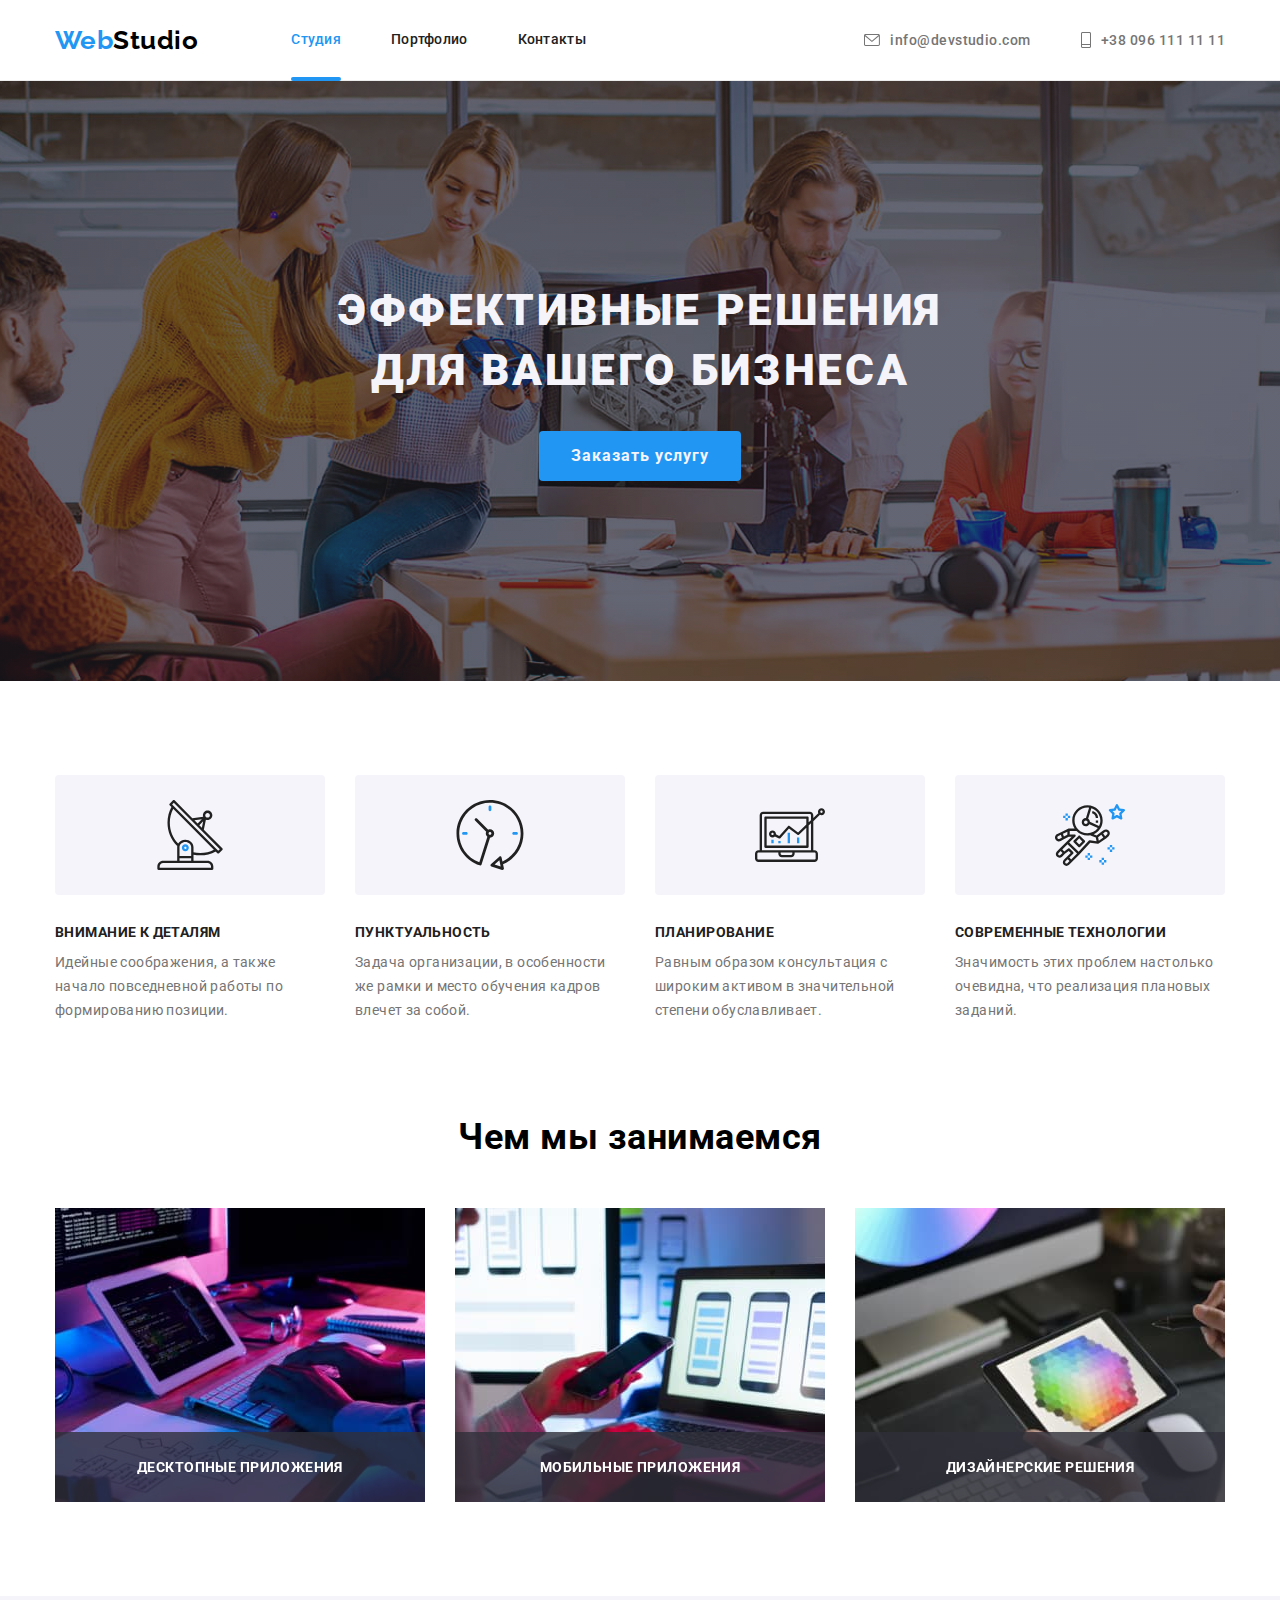
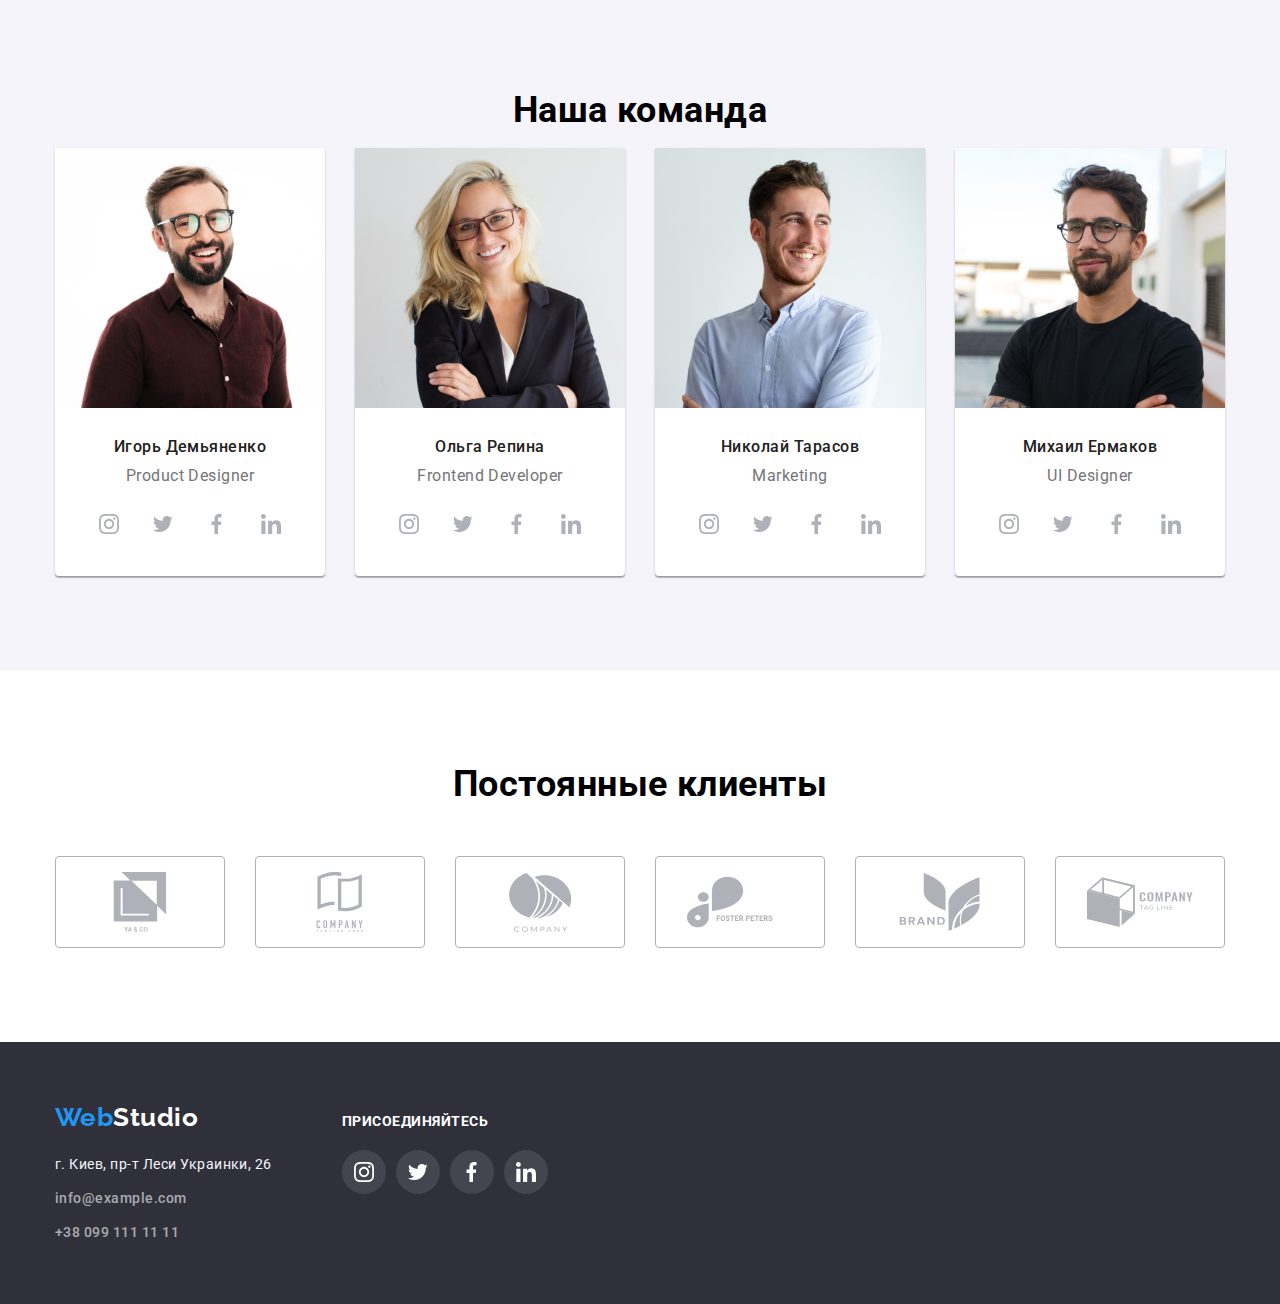
==== index.html @ 9bf1f55b "Add files via upload" ====
<!DOCTYPE html>
<html lang="ru">
  <head>
    <meta charset="UTF-8" />
    <meta http-equiv="X-UA-Compatible" content="IE=edge" />
    <meta name="viewport" content="width=device-width, initial-scale=1.0" />
    <title>WebStudio</title>
    <link rel="preconnect" href="https://fonts.googleapis.com" />
    <link rel="preconnect" href="https://fonts.gstatic.com" crossorigin />
    <link
      href="https://fonts.googleapis.com/css2?family=Raleway:wght@700&family=Roboto:wght@400;500;700;900&display=swap"
      rel="stylesheet"
    />
    <link
      rel="stylesheet"
      href="https://cdnjs.cloudflare.com/ajax/libs/modern-normalize/1.1.0/modern-normalize.min.css"
    />
    <link rel="stylesheet" href="css/stiles.css" />
  </head>
  <body>
    <header class="page-header">
      <div class="container header">
        <nav class="nav-site">
          <a class="logotip" href="./index.html">Web<span class="logo">Studio</span></a>
          <ul class="site-nav">
            <li class="navigation1">
              <a class="studio current" href="./index.html">Студия</a>
            </li>
            <li class="navigation">
              <a class="studio" href="./portfolio.html">Портфолио</a>
            </li>
            <li class="navigation">
              <a class="studio" href="">Контакты</a>
            </li>
          </ul>
        </nav>
        <ul class="list contacts">
          <li class="contactmail">
              <a class="mail" href="mailto:info@devstudio.com"><svg class="icon-mail" width="16px" height="12px">
                <use href="./images/sprite.svg#icon-mail"></use>
              </svg>info@devstudio.com
            </a>
          </li>
          <li class="contacttel">
              <a class="tel" href="tel:+380961111111"><svg class="icon-mail" width="10px" height="16px">
                <use href="./images/sprite.svg#icon-tel"></use>
              </svg>+38 096 111 11 11
            </a>
          </li>
        </ul>
      </div>
    </header>

    <main>
      <section class="hero">
        <h1 class="title">ЭФФЕКТИВНЫЕ РЕШЕНИЯ<br />ДЛЯ ВАШЕГО БИЗНЕСА</h1>
        <button type="button1" class="button1" data-modal-open>Заказать услугу</button>
        <div class="backdrop is-hidden"data-modal>
          <div class="modal">
            <p></p>
            <button class="modal-button" data-modal-close>
              <svg class="exit" width="18" height="18">
                <use href="./images/sprite.svg#icon-Vector-1-1"></use>
              </svg>
            </button>
          </div>
        </div>
      </section>

      <section class="section">
        
        <div class="container">
          <h2 class="visually-hidden">Преимуществ</h2>
        <ul class="list-about">
          <li class="about-us1">
            <div class="attention">
              <svg class="icon-precul" width="70" height="70">
                <use href="./images/sprite.svg#icon-antenna"></use>
              </svg>
            </div>
            <h3 class="section-title">ВНИМАНИЕ К ДЕТАЛЯМ</h3>
            <p class="text">
              Идейные соображения, а также начало повседневной работы по формированию позиции.
            </p>
          </li>
          <li class="about-us">
            <div class="attention">
              <svg class="icon-precul" width="70" height="70">
                <use href="./images/sprite.svg#icon-clock"></use>
              </svg>
            </div>
            <h3 class="section-title">ПУНКТУАЛЬНОСТЬ</h3>
            <p class="text">
              Задача организации, в особенности же рамки и место обучения кадров влечет за собой.
            </p>
          </li>
          <li class="about-us">
            <div class="attention">
              <svg class="icon-precul" width="70" height="70">
                <use href="./images/sprite.svg#icon-vector"></use>
              </svg>
            </div>
            <h3 class="section-title">ПЛАНИРОВАНИЕ</h3>
            <p class="text">
              Равным образом консультация с широким активом в значительной степени обуславливает.
            </p>
          </li>
          <li class="about-us">
            <div class="attention">
              <svg class="icon-precul" width="70" height="70">
                <use href="./images/sprite.svg#icon-astronaut"></use>
              </svg>
            </div>
            <h3 class="section-title">СОВРЕМЕННЫЕ ТЕХНОЛОГИИ</h3>
            <p class="text">
              Значимость этих проблем настолько очевидна, что реализация плановых заданий.
            </p>
          </li>
          </div>
        </ul>
      </section>

      <section class="section-work">
        <div class="container">
        <h2 class="section-about">Чем мы занимаемся</h2>
        <ul class="imgss">
          <li class="img">
            <img src="./images/box_1.jpg" alt="Mac" width="370" />
            <div class="action">
              <p class="action-text">десктопные приложения</p>
            </div>
          </li>

          <li class="img">
            <img src="./images/box_2.jpg" alt="Nout" width="370" />
          <div class="action">
            <p class="action-text">мобильные приложения</p>
          </div>
          </li>

          <li class="img">
            <img src="./images/box_3.jpg" alt="Smartphone" width="370" />
          <div class="action">
            <p class="action-text">дизайнерские решения</p>
          </div>
          </li>
        </ul>
        </div>
      </section>

      <section class="section team">
        <div class="container">
        <h2 class="section-about">Наша команда</h2>
        <ul class="list teams">
          <li class="foto1">
            <img src="./images/img.jpg" alt="Igor" width="270" />
            <div class="title-foto">
            <h3 class="name">Игорь Демьяненко</h3>
            <p class="text-foto">Product Designer</p>
              <ul class="list">
                <li class="item-icon">
                  <a class="social-link" href="">
                  <svg class="insta" width="20" height="20">
                    <use href="./images/sprite.svg#icon-insta"></use>
                  </svg>
                  </a>
                </li>
                <li class="item-icon">
                  <a class="social-link" href="">
                  <svg class="twitter" width="20" height="20">
                    <use href="./images/sprite.svg#icon-twit"></use>
                  </svg>
                  </a>
                </li>
                <li class="item-icon">
                  <a class="social-link" href="">
                  <svg class="facebook" width="20" height="20">
                    <use href="./images/sprite.svg#icon-fb"></use>
                  </svg>
                  </a>
                </li>
                <li class="item-icon">
                  <a class="social-link" href="">
                  <svg class="linkedin" width="20" height="20">
                    <use href="./images/sprite.svg#icon-in"></use>
                  </svg>
                  </a>
                </li>
              </ul>
            </div>
          </li>

          <li class="foto">
            <img src="images/img_1.jpg" alt="Olga" width="270" />
            <div class="title-foto">
            <h3 class="name">Ольга Репина</h3>
            <p class="text-foto">Frontend Developer</p>
              <ul class="list">
                <li class="item-icon">
                  <a class="social-link" href="">
                  <svg class="insta" width="20" height="20">
                    <use href="./images/sprite.svg#icon-insta"></use>
                  </svg>
                  </a>
                </li>
                <li class="item-icon">
                  <a class="social-link" href="">
                  <svg class="twitter" width="20" height="20">
                    <use href="./images/sprite.svg#icon-twit"></use>
                  </svg>
                  </a>
                </li>
                <li class="item-icon">
                  <a class="social-link" href="">
                  <svg class="facebook" width="20" height="20">
                    <use href="./images/sprite.svg#icon-fb"></use>
                  </svg>
                  </a>
                </li>
                <li class="item-icon">
                  <a class="social-link" href="">
                  <svg class="linkedin" width="20" height="20">
                    <use href="./images/sprite.svg#icon-in"></use>
                  </svg>
                  </a>
                </li>
              </ul>
            </div>
          </li>

          <li class="foto">
            <img src="./images/img_2.jpg" alt="Nikolay" width="270" />
            <div class="title-foto">
            <h3 class="name">Николай Тарасов</h3>
            <p class="text-foto">Marketing</p>
              <ul class="list">
                <li class="item-icon">
                  <a class="social-link" href="">
                  <svg class="insta" width="20" height="20">
                    <use href="./images/sprite.svg#icon-insta"></use>
                  </svg>
                  </a>
                </li>
                <li class="item-icon">
                  <a class="social-link" href="">
                  <svg class="twitter" width="20" height="20">
                    <use href="./images/sprite.svg#icon-twit"></use>
                  </svg>
                  </a>
                </li>
                <li class="item-icon">
                  <a class="social-link" href="">
                  <svg class="facebook" width="20" height="20">
                    <use href="./images/sprite.svg#icon-fb"></use>
                  </svg>
                  </a>
                </li>
                <li class="item-icon">
                  <a class="social-link" href="">
                  <svg class="linkedin" width="20" height="20">
                    <use href="./images/sprite.svg#icon-in"></use>
                  </svg>
                  </a>
                </li>
              </ul>
            </div>
          </li>

          <li class="foto">
            <img src="./images/img_3.jpg" alt="Mihail" width="270" />
            <div class="title-foto">
            <h3 class="name">Михаил Ермаков</h3>
            <p class="text-foto">UI Designer</p>
              <ul class="list">
                <li class="item-icon">
                  <a class="social-link" href="">
                  <svg class="insta" width="20" height="20">
                    <use href="./images/sprite.svg#icon-insta"></use>
                  </svg>
                  </a>
                </li>
                <li class="item-icon">
                  <a class="social-link" href="">
                  <svg class="twitter" width="20" height="20">
                    <use href="./images/sprite.svg#icon-twit"></use>
                  </svg>
                  </a>
                </li>
                <li class="item-icon">
                  <a class="social-link" href="">
                  <svg class="facebook" width="20" height="20">
                    <use href="./images/sprite.svg#icon-fb"></use>
                  </svg>
                  </a>
                </li>
                <li class="item-icon">
                  <a class="social-link" href="">
                  <svg class="linkedin" width="20" height="20">
                    <use href="./images/sprite.svg#icon-in"></use>
                  </svg>
                  </a>
                </li>
              </ul>
            </div>
          </li>
        </ul>
        </div>
      </section>
      <section class="section clients">
        <div class="container">
          <h3 class="clients-title">Постоянные клиенты</h3>
          <ul class="list">
            <li class="clients-item">
              <a class="link" href="">
                <svg class="client" width="106" height="60">
                  <use href="./images/sprite.svg#icon-one"></use>
                  </svg>
                </a>
            </li>
            <li class="clients-item">
              <a class="link" href=""
                ><svg class="client" width="106" height="60">
                  <use href="./images/sprite.svg#icon-two"></use>
                </svg>
              </a>
            </li>
            <li class="clients-item">
              <a class="link" href=""
                ><svg class="client" width="106" height="60">
                  <use href="./images/sprite.svg#icon-three"></use></svg>
              </a>
            </li>
            <li class="clients-item">
              <a class="link" href=""
                ><svg class="client" width="106" height="60">
                  <use href="./images/sprite.svg#icon-four"></use></svg>
              </a>
            </li>
            <li class="clients-item">
              <a class="link" href=""
                ><svg class="client" width="106" height="60">
                  <use href="./images/sprite.svg#icon-five"></use></svg>
              </a>
            </li>
            <li class="clients-item">
              <a class="link" href=""
                ><svg class="client" width="106" height="60">
                  <use href="./images/sprite.svg#icon-six"></use></svg>
              </a>
            </li>
          </ul>
        </div>
      </section>
    </main>

    <footer class="foote">
      <div class="container">
        <div>
      <a class="logotip" href="">Web<span class="logo2">Studio</span></a>
      <address class="address">
        <ul class="list">
          <li class="address-item1">
            <a href="" class="adress"> г. Киев, пр-т Леси Украинки, 26</a>
          </li>
          <li class="address-item">
            <a class="mail2" href="mailto:info@example.com">info@example.com</a>
          </li>
          <li class="address-item">
            <a class="tel2" href="tel:+380991111111">+38 099 111 11 11</a>
          </li>
        </ul>
      </address>
    </div>
      <div class="social">
        <h3 class="social-title">Присоединяйтесь</h3>
        <ul class="list">
          <li class="item-icon">
            <a class="footer-link" href="">
            <svg class="insta" width="20" height="20">
              <use href="./images/sprite.svg#icon-insta"></use>
            </svg>
            </a>
          </li>
          <li class="item-icon">
            <a class="footer-link" href="">
            <svg class="twitter" width="20" height="20">
              <use href="./images/sprite.svg#icon-twit"></use>
            </svg>
            </a>
          </li>
          <li class="item-icon">
            <a class="footer-link" href="">
            <svg class="facebook" width="20" height="20">
              <use href="./images/sprite.svg#icon-fb"></use>
            </svg>
            </a>
          </li>
          <li class="item-icon">
            <a class="footer-link" href="">
            <svg class="linkedin" width="20" height="20">
              <use href="./images/sprite.svg#icon-in"></use>
            </svg>
            </a>
          </li>
        </ul>
      </div>
    </div>
    </footer>
    <script src="./js/modal.js"></script>
  </body>
</html>
---- css/stiles.css ----
:root {
    --background-color: #ffffff;
    --color: #757575;  
    --color-1: #2196F3;
    --color-2: #F5F4FA;;
    --background-color-1: #2F303A;
    --color-3: #212121;
    --icon-color: #AFB1B8;
    --border-color: #EEEEEE

}
body {
    font-family: 'Roboto', sens-serif;
    letter-spacing: 0.03em;
    
}
ul {
    margin: 0%;
    padding: 0%;
    list-style: none;
}

img {
    display: block;
    max-width: 100%;
    height: auto;
}
.img:not(:last-child){
    margin-right: 30px;
}
.imgss {
    padding: 0px;
    display: flex;
    margin-top: 50px;
}
h1, h2, h3, p {
    list-style: none;
    margin: 0;
    padding: 0;
}

p {
    margin: 0;
    padding: 0;
    list-style: none;
}
.team {
    padding-top: 94px;
    padding-bottom: 94px;
    background-color: var(--color-2);
}
.team .list {
    display: flex;
    margin-top: 50px;
display: flex;
    margin-top: 16px;
    justify-content: center;}
.container {
    width: 1200px;
    padding-left: 15px;
    padding-right: 15px;
        margin-left: auto;
        margin-right: auto;
}

.page-header {
        border-bottom: 1px solid #ececec;
}
.navigation1 {
    margin-left: 0px;
        padding-top: 32px;
        padding-bottom: 32px;
}

.project {
    display: flex;
    flex-wrap: wrap;
}
.img {
    position: relative;
    display: block;
    flex-basis: calc(100% - 90px / 3)
}
.list-img {
    display: flex;
    margin-top: 50px;
    margin-right: -30px;
    padding: 0;
    margin: 0
}
.foto1 {
    flex-basis: calc(100% - 90px / 4);
    background-color: var(--background-color);
    box-shadow: 0px 1px 3px rgb(0 0 0 / 12%), 0px 1px 1px rgb(0 0 0 / 14%), 0px 2px 1px rgb(0 0 0 / 20%);
    border-radius: 0px 0px 4px 4px;
    margin-left: 0px;
}
.foto {
    flex-basis: calc(100% - 90px / 4);
    background-color: var(--background-color);
    box-shadow: 0px 1px 3px rgb(0 0 0 / 12%),
    0px 1px 1px rgb(0 0 0 / 14%),
    0px 2px 1px rgb(0 0 0 / 20%);
    border-radius: 0px 0px 4px 4px;
    margin-left: 30px;
}
.title-foto {
    padding-top: 30px;
    padding-bottom: 30px;
}
.text-foto {
    font-size: 16px;
    line-height: 1.18;
    text-align: center;
    color: var(--color);
}
.about-us1 {
    margin: 0;
}

.mail-list, .tel-list {
    display: flex;
    margin-left: 50px;
}
.header {
    display: flex;
    align-items: center;
}

.navigation {
    margin-left: 50px;
    padding-top: 32px;
    padding-bottom: 32px;
}
.contacttel {
margin-left: 50px;
}
.nav-site {
    display: flex;
    align-items: center;
}
.contacts {
    display: flex;
    margin-left: auto;
    align-items: center;
}

.header .list {
        display: flex;
        align-items: center;
}
.logotip {
font-family: 'Raleway';
font-weight: 700;
font-size: 26px;
line-height: 1.19;

color: var(--color-1);
text-decoration: none;
margin: 0;
padding: 0;
}

.logo {
    color: #000000;
}
.logo2 {
    color: var(--background-color);
}

.site-nav {
    display: flex; 
    list-style: none; 
    font-weight: 500;
    font-size: 14px;
    line-height: 1.14;
    letter-spacing: 0.02em;
   margin-left: 93px;
    padding: 0;
    margin-top: 0px;
    margin-bottom: 0px;
}
.site-nav.studio {
    display: block;
    padding-top: 32px;
    padding-bottom: 32px;
    margin-left: 93;
}
.studio { 
    font-weight: 500;
    font-size: 14px;
    line-height: 1.14; 
    color: var(--color-3); 
    text-decoration: none;  
    display: list-item;
    text-align: -webkit-match-parent;
    transition: color 250ms cubic-bezier(0.4, 0, 0.2, 1);
}

.studio:hover, .studio:focus {
    color: var(--color-1);
}

.current {
    color: var(--color-1);
    position: relative;
}

.button-current {
    background-color: var(--color-1);
    color: var(--background-color);
    font-weight: 500;
    font-size: 16px;
    line-height: 1.62;
    border-radius: 4px;
    border: none;
    padding: 6px 22px;
    cursor: pointer;
    margin-left: 0px;
    transition: box-shadow 250ms cubic-bezier(0.4, 0, 0.2, 1);
}
.cards {
    padding: 20px 24px;
    border: 1px solid var(--border-color);
    border-top: none;
}
.project-foto1 {
    display: block;
    width: calc((100% - 60px) / 3);
    margin-left: 0px;
    margin-right: 30px;
    margin-bottom: 30px;
    list-style: none;
    padding: 0;
    cursor: pointer;
}  
.project-foto3 {
    display: block;
    width: calc((100% - 60px) / 3);
    margin-right: 0px;
    margin-bottom: 30px;
    list-style: none;
    padding: 0;
    cursor: pointer;
}
.project-foto {
    display: block;
    width: calc((100% - 60px) / 3);
    margin-right: 30px;
    margin-bottom: 30px;
    list-style: none;
    padding: 0;
    cursor: pointer;
}
.webproject{
    display: block;
    list-style: none;
    text-decoration: none;
    transition: box-shadow 250ms cubic-bezier(0.4, 0, 0.2, 1);
}
.webproject:hover {
    box-shadow: 0px 1px 1px rgba(0, 0, 0, 0.12), 0px 4px 4px rgba(0, 0, 0, 0.06), 1px 4px 6px rgba(0, 0, 0, 0.16);
}
.webproject:focus {
    box-shadow: 0px 1px 1px rgba(0, 0, 0, 0.12), 0px 4px 4px rgba(0, 0, 0, 0.06), 1px 4px 6px rgba(0, 0, 0, 0.16);
}

.mail, .tel {
display: flex;
color: var(--color); 
font-style: normal;
font-weight: 500;
font-size: 14px;
line-height: 24px;
text-decoration: none;
align-items: center;
transition: color 250ms cubic-bezier(0.4, 0, 0.2, 1);
}

.mail:hover,.mail:focus {
    color: var(--color-1);    
}

.tel:hover, .tel:focus {
    color: var(--color-1);   
}
.link {
list-style: none;
font-weight: 500;
font-size: 14px;
line-height: 1.14;
letter-spacing: 0.02em;
color: var(--color-3);
transition: color 250ms cubic-bezier(0.4, 0, 0.2, 1), border-color 250ms cubic-bezier(0.4, 0, 0.2, 1), fill 250ms cubic-bezier(0.4, 0, 0.2, 1);
}

.link:hover, .link:focus{
    color: var(--color-1); 
    border-color: var(--color-1); 
}
.link:hover svg, .link:focus svg{
    fill: var(--color-1); 
}

li .item-icon{
    width: 44px;
    height: 44px;
}
li .item-icon:not(:last-child){
    margin-right: 10px;
}
.social-link {
width: 100%;
height: 100%;
display: flex;
align-items: center;
justify-content: center;
transition: fill 250ms cubic-bezier(0.4, 0, 0.2, 1), border-radius 250ms cubic-bezier(0.4, 0, 0.2, 1), border-color 250ms cubic-bezier(0.4, 0, 0.2, 1), background-color 250ms cubic-bezier(0.4, 0, 0.2, 1);
}
.social-link:focus, .social-link:hover {
    fill: var(--background-color);
    border-radius: 50%;
    border-color: #2196F3;
    background-color: #2196F3;
}
.footer-link:hover, .footer-link:focus{
    fill: var(--background-color);
    border-radius: 50%;
    border-color: #2196F3;
    background-color: #2196F3;
}
li .item-icon svg{
    fill: var(--icon-color);
    transition: fill 250ms cubic-bezier(0.4, 0, 0.2, 1);
}
.social-link:hover svg{
    fill: var(--background-color);
}
.social-link:focus svg{
    fill: var(--background-color);
}
.button1 {
    cursor: pointer;
    font-weight: 700;
font-size: 16px;
line-height: 1.87;
background-color: rgb(33, 150, 243);
color: var(--color-2);
border-radius: 4px;
letter-spacing: 0.06em;
border: none;
padding: 10px 32px;
transition: color 250ms cubic-bezier(0.4, 0, 0.2, 1), background-color 250ms cubic-bezier(0.4, 0, 0.2, 1), box-shadow 250ms cubic-bezier(0.4, 0, 0.2, 1);
}

.button1:hover, .button1:focus{
    color: var(--color-2);
    background-color: var(--color-1);
box-shadow: 0px 4px 4px rgba(0, 0, 0, 0.15);
    }

.button {
    font-weight: 500;
font-size: 16px;
line-height: 1.62;
color: var(--color-3);
background: var(--color-2);
border-radius: 4px;
border: none;
padding: 6px 22px;
cursor: pointer;
transition: color 250ms cubic-bezier(0.4, 0, 0.2, 1), background-color 250ms cubic-bezier(0.4, 0, 0.2, 1), box-shadow 250ms cubic-bezier(0.4, 0, 0.2, 1);
}
.item{
    margin-left: 8px;
}

.visually-hidden {
    position: absolute;
    width: 1px;
    height: 1px;
    margin: -1px;
    border: 0;
    padding: 0;
    white-space: nowarp;
    clip-path: insert(100%);
    clip: rect(0 0 0 0);
    overflow: hidden;
}
.button:hover, .button:focus{
color: var(--color-2);
background-color: var(--color-1);
box-shadow: 0px 3px 1px rgba(0, 0, 0, 0.1), 0px 1px 2px rgba(0, 0, 0, 0.08), 0px 2px 2px rgba(0, 0, 0, 0.12);
}
.button-current:hover, .button-current:focus{
    box-shadow: 0px 3px 1px rgba(0, 0, 0, 0.1), 0px 1px 2px rgba(0, 0, 0, 0.08), 0px 2px 2px rgba(0, 0, 0, 0.12);
}

.hero {
    background-position: center;
    text-align: center;
    max-width: 1600px;
    height: 600px;
    margin-left: auto;
    margin-right: auto;
    background-size: auto auto;
    background-repeat: no-repeat;
    background-image: linear-gradient(to right, rgba(47, 48, 58, 0.4), rgba(47, 48, 58, 0.4)), url(../images/fon.jpg);
    padding-top: 200px;
    padding-bottom: 200px;
}
.title {
    font-weight: 900;
font-size: 44px;
line-height: 1.36;
letter-spacing: 0.06em;
text-transform: uppercase;
color: var(--color-2);
max-width: 700px;
margin-left: auto;
margin-right: auto;
margin-bottom: 30px;
}
.text {
    font-size: 14px;
    line-height: 1.71;
    letter-spacing: 0.03em; 
    color: var(--color);
}
.about-us {
    margin-left: 30px;
}

.list-about {
    display: flex;
}
.foote {
    background: var(--background-color-1);  
    display: flex;
    padding-top: 60px;
    padding-bottom: 60px;
    align-items: center;
}
.foote .logotip {
    display: inline-block;
    margin-bottom: 20px;
}
.adress {
    list-style: none;
    font-style: normal;
    color: var(--color-2);
    text-decoration: none;
    transition: color 250ms cubic-bezier(0.4, 0, 0.2, 1);
}
.adress:hover, .address:focus {
    color: var(--color-1);  
}

.mail2, .tel2 {
    color: rgba(255, 255, 255, 0.6);
    font-style: normal;
    font-weight: 500;
    font-size: 14px;
    line-height: 24px;
    text-decoration: none;
    transition: color 250ms cubic-bezier(0.4, 0, 0.2, 1);
    }
    
    .mail2:hover,.mail2:focus {
        color: rgb(24, 140, 232);    
    }
    .tel2:hover,.tel2:focus {
        color: var(--color-1);    
    }
    
.section-title {
    font-weight: 700;
font-size: 14px;
line-height: 1.14;
letter-spacing: 0.03em;
text-transform: uppercase;
color: var(--color-3);
    margin-bottom: 10px;
    
}
.section-title2 {
    font-weight: 700;
    font-size: 18px;
    line-height: 2;
    letter-spacing: 0.06em;
    margin-bottom: 4px;
    color: var(--color-3);
}
.text2 {
    font-weight: 400;
    font-size: 16px;
    line-height: 1.88;
    color: var(--color);
}
.section-about {
    font-weight: 700;
    font-size: 36px;
    line-height: 1.16;
    text-align: center;
}
.name {
    font-weight: 500;
font-size: 16px;
line-height: 1.18;
letter-spacing: 0.03em;
color: var(--color-3);
text-align: center;
margin-bottom: 10px;
}
.section {
    padding-top: 94px;
    padding-bottom: 94px;
    }
.address {
    display: flex;
    color: var(--background-color);
    font-style: normal;
    font-size: 14px;
    line-height: 1.71;
}
.address-item {
    margin-top: 9px;
}
.address-item1 {
    margin-top: 0px;
}
.menu {
    width: 1200px;
    padding-left: 15px;
    padding-right: 15px;
    margin-left: auto;
    margin-right: auto;
}
.btn {
    display: flex;
    justify-content: center;
    font-size: 16px;
    margin-bottom: 50px;
    flex-wrap: wrap;
}
.section-work {
    padding-bottom: 94px;
    padding-top: 0px;
}
.icon-mail {
    display: inline-flex;
    fill: currentColor;
    margin-right: 10px;
}
.attention {
    display: flex;
    width: 270px;
    height: 120px;
    background: var(--color-2);
    border-radius: 4px;
    justify-content: center;
    align-items: center;
    margin-bottom: 30px;
}

.social .item {
    display: flex;
    width: 44px;
    height: 44px;
    justify-content: center;
    align-items: center;
    border-radius: 50%;
    margin-top: 0px;
}

svg {
    display: block;
    max-width: 100%;
}
.social .list {
    display: flex;
    margin-top: 16px;
    justify-content: center;
}


.clients-title {
    font-weight: 700;
    font-size: 36px;
    line-height: 1.16;
    text-align: center;
}
.clients .list {
    display: flex;
    justify-content: space-between;
    margin-top: 50px;
}
.clients-item {
        display: flex;
    }

    .clients .link {
        display: flex;
        align-items: center;
        justify-content: center;
        border: 1px solid var(--icon-color);
        box-sizing: border-box;
        border-radius: 4px;
        width: 170px;
height: 92px;
    
    align-items: center;
    justify-content: center;
        transition: fill 250ms cubic-bezier(0.4, 0, 0.2, 1), border 250ms cubic-bezier(0.4, 0, 0.2, 1);
}
    .clients .link:hover{
        fill: var(--color-1);
        border: 1px solid var(--color-1);
    }

    .footer .social {
        margin-top: 12px;
        margin-left: 70px;
    }

    .social-title {
        font-weight: 700;
        font-size: 14px;
        line-height: 1.14;
        text-transform: uppercase;
        color: var(--background-color);
    }

    footer .container{
        display: flex;
        align-items: baseline;
    }

    footer .social .list {
        margin: 20px 0 0 0;

    }

    footer .social{
        margin-left: 70px;
    }
    footer .item-icon svg {
        fill: var(--background-color);
    }
    
    footer .item-icon{
        width: 44px;
        height: 44px;
        border-radius: 50%;
        border-color: rgba(255, 255, 255, 0.1);;
        background-color: rgba(255, 255, 255, 0.1);;
    }
    footer .social .item-icon + .item-icon {
        margin-left: 10px;
    }
    footer .item-icon a {
    width: 100%;
    height: 100%;
    display: flex;
    align-items: center;
    justify-content: center;
    transition: background-color 250ms cubic-bezier(0.4, 0, 0.2, 1);
    }
    .client {
        fill: var(--icon-color);
        transition: fill 250ms cubic-bezier(0.4, 0, 0.2, 1);
            }
    .footer-icon {
        fill: var(--background-color);
        transition: fill 250ms cubic-bezier(0.4, 0, 0.2, 1), border-radius 250ms cubic-bezier(0.4, 0, 0.2, 1), border-color 250ms cubic-bezier(0.4, 0, 0.2, 1), background-color 250ms cubic-bezier(0.4, 0, 0.2, 1);  
    }
    .footer-icon:hover {
        fill: var(--background-color);
        border-radius: 50%;
        border-color: #2196F3;
        background-color: #2196F3;
    }
    .footer-icon:focus {
        fill: var(--background-color);
        border-radius: 50%;
        border-color: #2196F3;
        background-color: #2196F3;
    }
    .backdrop {
        position: fixed;
        width: 100%;
        height: 100%;
        left: 0px;
        top: 0px;
        background: rgba(0, 0, 0, 0.2);
        transition: opacity 250ms cubic-bezier(0.4, 0, 0.2, 1);
    }
    .modal {
        position: absolute;
        left: 50%;
        top: 50%;
        transform: translate(-50%, -50%);
        width: 528px;
        height: 581px;
        background-color: var(--background-color);
        box-shadow: 0px 1px 3px rgba(0, 0, 0, 0.12), 0px 1px 1px rgba(0, 0, 0, 0.14), 0px 2px 1px rgba(0, 0, 0, 0.2);
        border-radius: 4px;
    }

    .modal-button {
        cursor: pointer;
        position: absolute;
        width: 30px;
        height: 30px;
        top: 8px;
        right: 8px;
        color: var(--color-3);
        background: #FFFFFF;
        border: 1px solid rgba(0, 0, 0, 0.1);
        box-sizing: border-box;
        border-radius: 50%;
    }
    .backdrop.is-hidden{
        opacity: 0;
        pointer-events: none;
    }

    .action {
        display: flex;
        align-items: center;
        justify-content: center;
        position: absolute;
        width: 100%;
        height: 70px;
        background:#2F303ACC;
        pointer-events: none;
        bottom: 0;
        left: 0;
    }
    .action-text{
        font-weight: 700;
font-size: 14px;
line-height: 16px;
letter-spacing: 0.03em;
text-transform: uppercase;

color: #FFFFFF;
    }
.current::after{
        position: absolute;
        top: 45px;
        left: 0;
        content: "";
        display: block;
        width: 100%;
        height: 4px;
        background-color: var(--color-1);
        border-radius: 2px;
    }
    .paragraf{
        overflow: hidden;
        position: relative;
    }
    .paragraf-text{
        position: absolute;
        height: 100%;
        width: 100%;
        top: 0;
        left: 0; 
        padding: 63px 24px;
        font-weight: 400;
        font-size: 18px;
        line-height: 28px;
        letter-spacing: 0.03em;
        color: #FFFFFF;
        background: rgba(33, 150, 243, 0.9);
        transform: translateY(100%);
        transition: transform 250ms cubic-bezier(0.4, 0, 0.2, 1)
    }
    .webproject:hover .paragraf-text {
        transform: translateY(0);
    }
    .webproject:focus .paragraf-text {
        transform: translateY(0);
    }
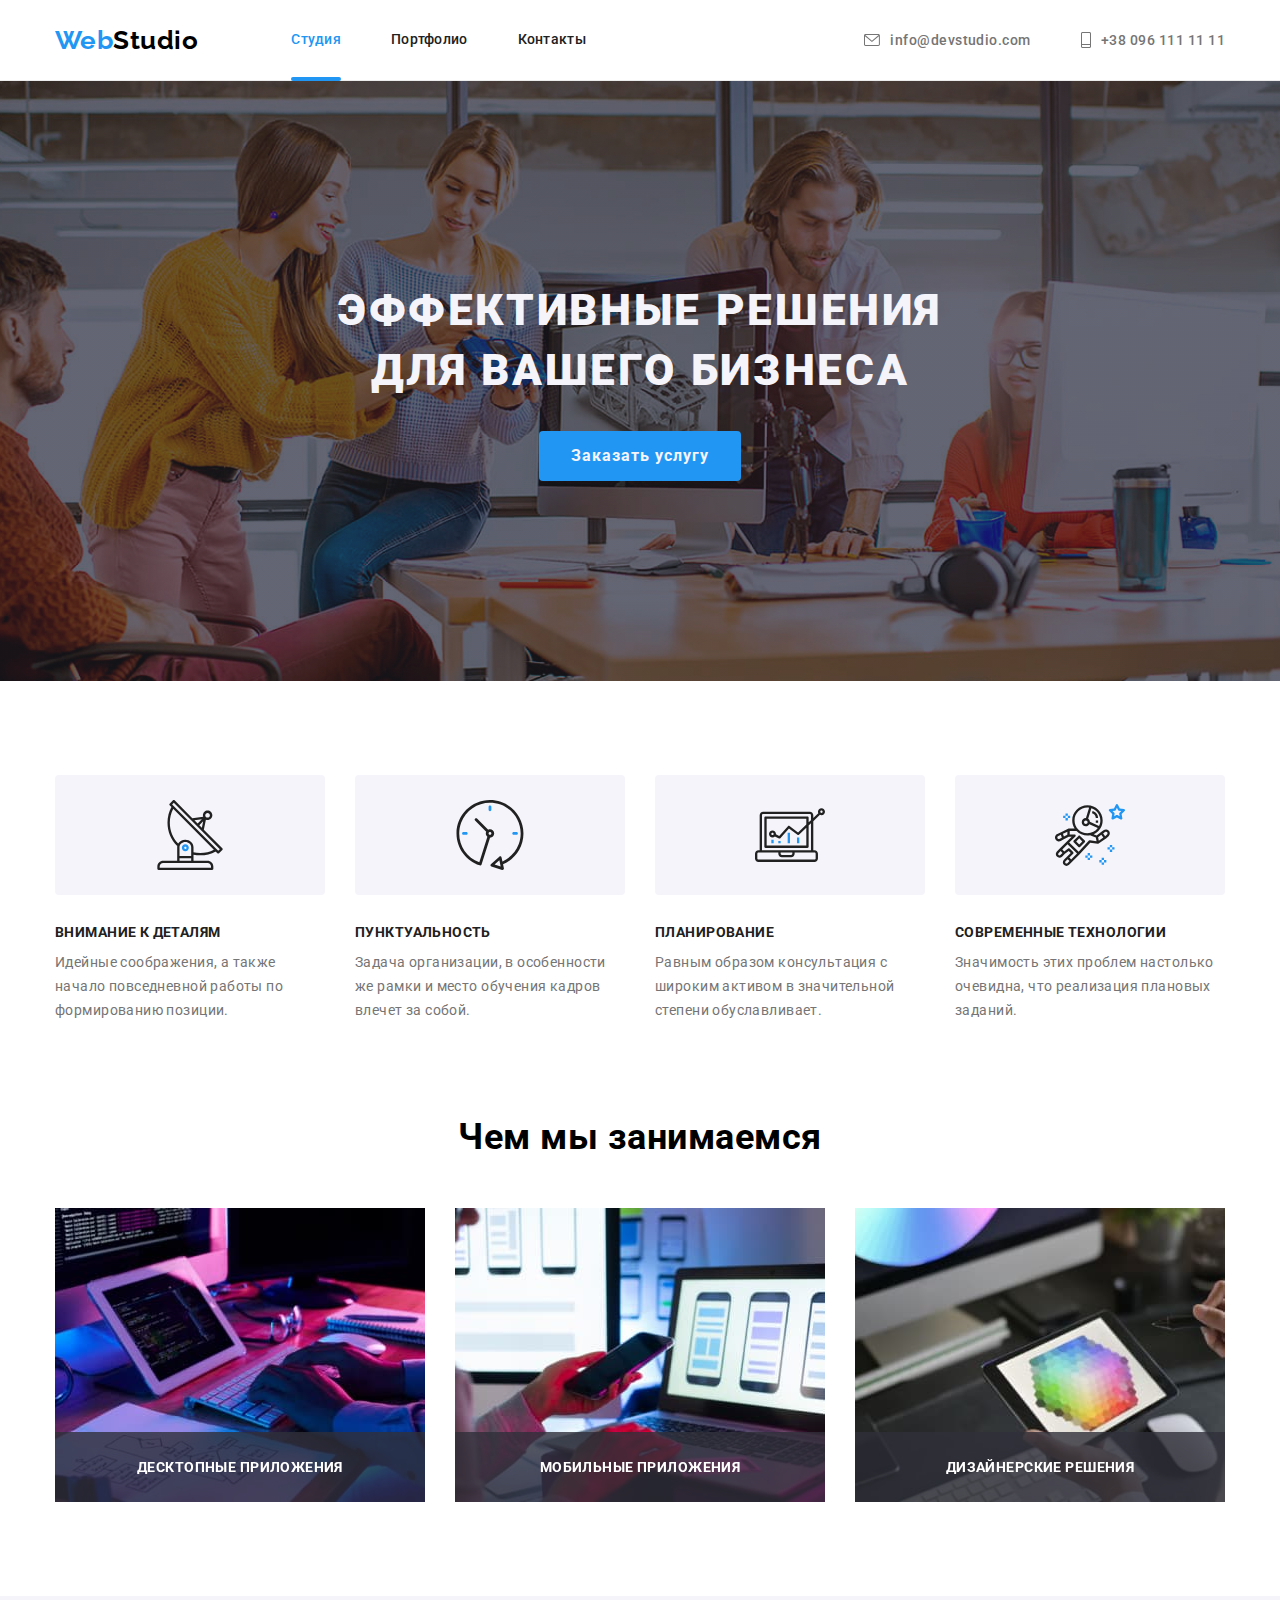
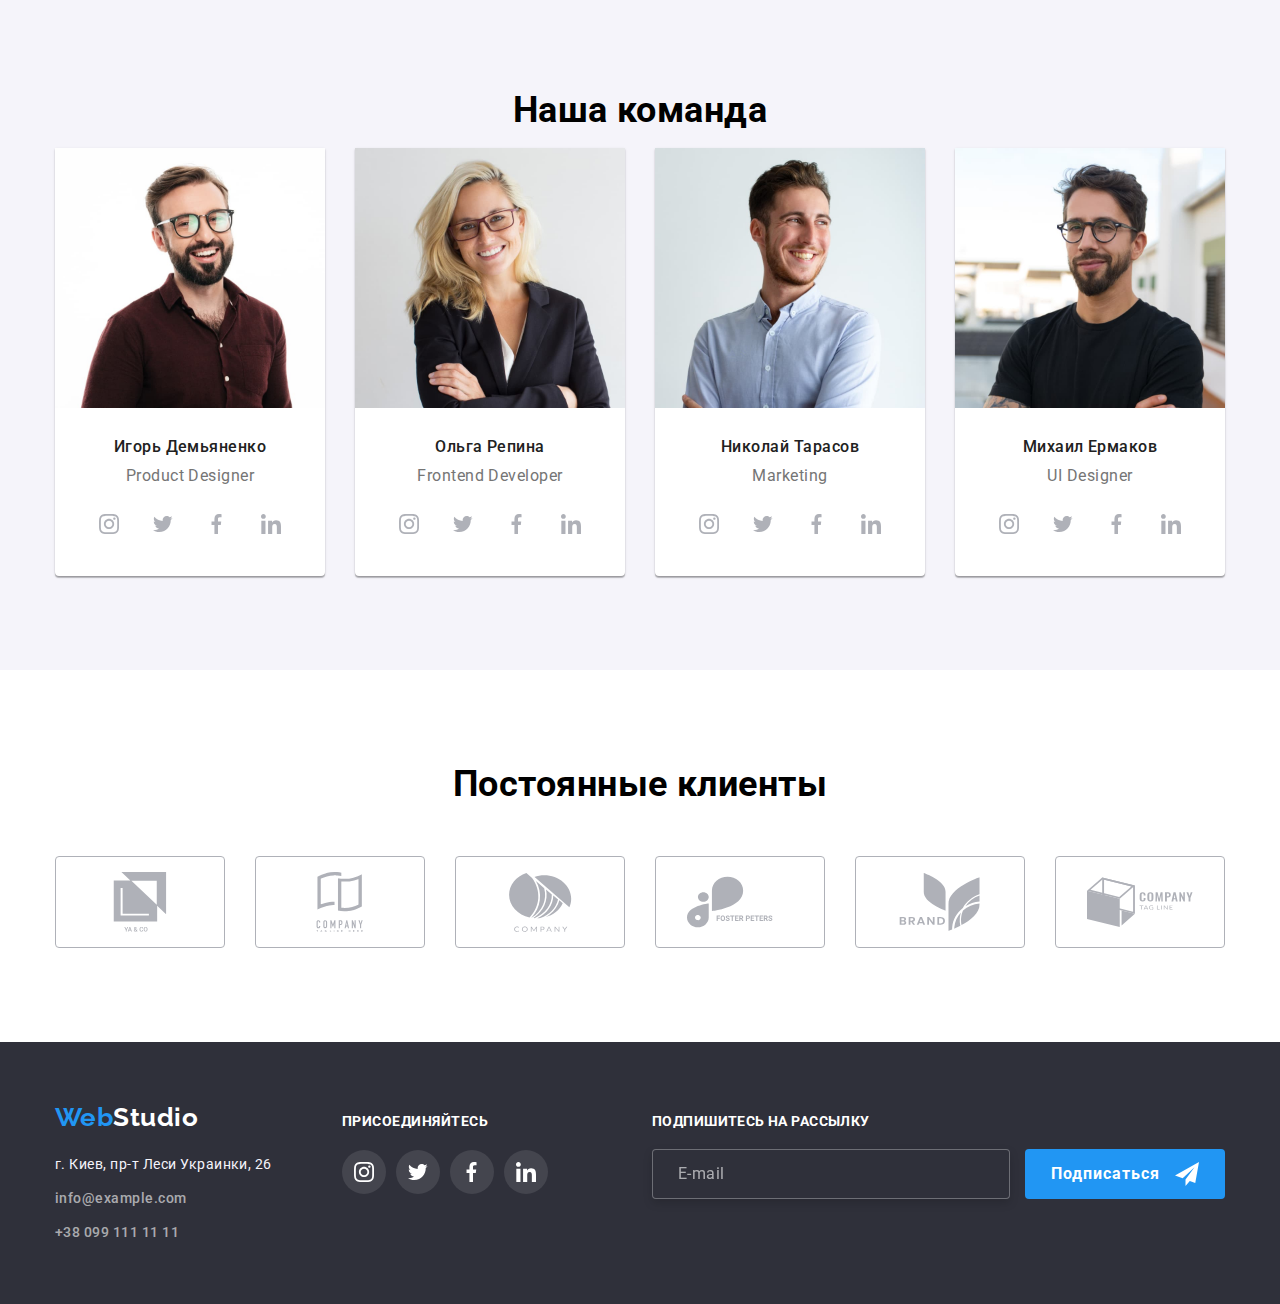
==== commit 5da53d5c: "k" ====
--- a/index.html
+++ b/index.html
@@ -57,7 +57,40 @@
         <button type="button1" class="button1" data-modal-open>Заказать услугу</button>
         <div class="backdrop is-hidden"data-modal>
           <div class="modal">
-            <p></p>
+            <p class="modal-text">Оставьте свои данные, мы вам перезвоним</p>
+            <form class="form">
+              <label class="form-field">
+                <span class="form-label">Имя</span>
+                <br>
+                <input type="text" class="form-input" name="name" placeholder=" ">
+                <span class="icon"><svg class="modal-icon" width="18px" height="18px"><use href="./images/sprite.svg#icon-person-black"></use></svg> </span>
+              </label>
+              <label class="form-field">
+                <span class="form-label">Телефон</span>
+                <br>
+                <input type="text" class="form-input" name="name" placeholder=" ">
+                <span class="icon"><svg class="modal-icon" width="18px" height="18px"><use href="./images/sprite.svg#icon-phone-black"></use></svg> </span>
+              </label>
+              <label class="form-field">
+                <span class="form-label">Почта</span>
+                <br>
+                <input type="text" class="form-input" name="name" placeholder=" ">
+                <span class="icon"><svg class="modal-icon" width="18px" height="18px"><use href="./images/sprite.svg#icon-email-black"></use></svg> </span>
+              </label>
+              <label class="form-field">
+                <span class="form-label">Коментарий</span>
+                <br>
+                <textarea type="text" class="form-input-com" name="name" placeholder="Введите текст"></textarea>
+                <span class="icon"></span>
+              </label>
+              <label class="checkbox">
+              <input class="checkbox-input" type="checkbox" name="" value="Соглашаюсь с рассылкой и принимаю Условия договора" id="check">
+              <span class="check-icon"><svg class="check-icon" width="18px" height="18px"><use href="./images/sprite.svg#icon-Vector-2-1"></use></svg></span>
+              <span class="checkbox-text">Соглашаюсь с рассылкой и принимаю <a class="checkbox-a" href="">Условия договора</a></span>
+              </label>
+            
+              <button type="submit">Отправить</button>
+            </form>
             <button class="modal-button" data-modal-close>
               <svg class="exit" width="18" height="18">
                 <use href="./images/sprite.svg#icon-Vector-1-1"></use>
@@ -404,6 +437,13 @@
           </li>
         </ul>
       </div>
+      <form class="footer-form">
+        <p class="footer-label">Подпишитесь на рассылку</p>
+       <div class="footer-inp">
+        <input type="text" class="footer-input" name="name" placeholder="E-mail">
+      <button class="ftr-btn" type="submit"><span class="ftr-btn-txt">Подписаться</span><svg class="ftr-icon" width="24px" height="24px"><use href="./images/sprite.svg#icon-icon-send-1-1"></use></svg><span class="ftr-svg"></span></button>
+    </div>
+    </form>
     </div>
     </footer>
     <script src="./js/modal.js"></script>
--- a/css/stiles.css
+++ b/css/stiles.css
@@ -706,6 +706,220 @@
         box-shadow: 0px 1px 3px rgba(0, 0, 0, 0.12), 0px 1px 1px rgba(0, 0, 0, 0.14), 0px 2px 1px rgba(0, 0, 0, 0.2);
         border-radius: 4px;
     }
+    .modal-text{
+        position: absolute;
+        left: 40px;
+        top: 41px;
+        transform: translate(-50% -50%);
+        padding-top: 40;
+        font-weight: 700;
+font-size: 20px;
+line-height: 23px;
+text-align: center;
+letter-spacing: 0.03em;
+
+color: #212121;
+
+    }
+    .form-label{
+        position: absolute;
+width: 25px;
+height: 14px;
+left: 0;
+letter-spacing: 0.01em;
+font-weight: 400;
+font-size: 12px;
+line-height: 14px;
+
+color: #757575;
+
+    }
+    .form-input{
+        width: 448px;
+height: 40px;
+        margin: 0;
+        padding: 10px 35px;
+        border: 1px solid rgba(33, 33, 33, 0.2);
+border-radius: 4px;
+outline: none;
+cursor: pointer;
+transition: border-color 250ms cubic-bezier(0.4, 0, 0.2, 1);
+    }
+
+    .form-input:focus, .form-input:hover{
+        border-color: #2196F3;   
+    }
+    .form-field:hover, .form-field:focus{
+        fill:#2196F3;   
+    }
+    .checkbox{
+        display: flex;
+        align-items: center;
+        justify-content: center;
+    }
+    .checkbox-a{
+        color: #2196F3;
+    }
+    .form button{
+        background-color: #2196F3;
+        border-radius: 4px;
+        position: absolute;
+        left: 119px;
+        top: 417px;
+width: 200px;
+height: 50px;
+cursor: pointer;
+font-weight: 700;
+font-size: 16px;
+line-height: 1.87;
+color: var(--color-2);
+letter-spacing: 0.06em;
+border: none;
+padding: 10px 32px;
+transition: background-color 250ms cubic-bezier(0.4, 0, 0.2, 1), box-shadow 250ms cubic-bezier(0.4, 0, 0.2, 1);
+}
+.form button:focus, .form button:hover{
+background-color: #188CE8;
+box-shadow: 0px 4px 4px rgba(0, 0, 0, 0.15);
+}
+
+.checkbox-input{
+    -webkit-appearance: none;
+    -moz-appearance: none;
+    appearance: none;
+    position: absolute;
+}
+.check-icon{
+ display:inline-block;
+width: 16px;
+height: 15px;
+border-radius: 2px;
+border: 0.2px solid #757575;
+}
+.checkbox-input:checked + .check-icon{
+    border-color: transparent;
+    background-color: #2196F3;
+    background-image: url('./images/sprite.svg#icon-Vector-2-1');
+    background-size: contain;
+    background-origin: border-box;
+}
+
+    .checkbox-text{
+        letter-spacing: 0.03em;
+        font-weight: 400;
+        font-size: 14px;
+        line-height: 24px;
+color: #757575;
+padding-left: 10px;
+    }
+    .form-input-com{
+        width: 448px;
+height: 120px;
+                margin: 0;
+                padding: 16px 12px;
+                border: 1px solid rgba(33, 33, 33, 0.2);
+        border-radius: 4px;  
+        cursor: pointer;
+        outline: none;
+        transition: border-color 250ms cubic-bezier(0.4, 0, 0.2, 1);
+    }
+    .form-input-com:focus, .form-input-com:hover{
+        border-color: #2196F3;
+    }
+    .form{
+        position: absolute;
+        left: 41px;
+        top: 75px;
+
+    }
+  .form-field textarea::placeholder{
+    font-weight: 400;
+    font-size: 14px;
+    line-height: 16px;
+    letter-spacing: 0.01em;
+    
+    color: rgba(117, 117, 117, 0.5);
+    text-align:start;
+  }
+    .form-field{
+        display: block;
+        position: relative;
+        margin-bottom: 12px;
+        transition: fill 250ms cubic-bezier(0.4, 0, 0.2, 1);
+    }
+    .icon{
+        position: absolute;
+        top: 65%;
+        left: 10px;
+        transform: translateY(-50%);
+        display: inline-block;
+    
+    }
+.footer-inp{
+    display: flex;
+    align-items: center;
+    margin-top: 20px;
+}
+.footer-form{
+    margin-left: auto;
+}
+    .footer-input{
+        width: 358px;
+        height: 50px;
+outline: none;
+padding-left: 25px;
+
+border: 1px solid rgba(255, 255, 255, 0.3);
+filter: drop-shadow(0px 4px 4px rgba(0, 0, 0, 0.15));
+border-radius: 4px;
+background-color: var(--background-color-1);
+    }
+    .footer-input::placeholder{
+        letter-spacing: 0.03em;
+color: rgba(255, 255, 255, 0.6);
+font-weight: 400;
+font-size: 16px;
+line-height: 20px;
+
+    }
+    .ftr-btn{
+        display: flex;
+        align-items: center;
+        justify-content: center;
+        margin-left: 15px;
+        width: 200px;
+height: 50px;
+background-color: #2196F3;
+border-radius: 4px;
+border: none;
+transition: background-color 250ms cubic-bezier(0.4, 0, 0.2, 1);
+    }
+    .ftr-btn:hover, .ftr-btn:focus{
+        background-color: #188CE8;
+        box-shadow: 0px 4px 4px rgba(0, 0, 0, 0.15);
+    }
+    .ftr-btn-txt{
+
+        font-weight: 700;
+font-size: 16px;
+line-height: 30px;
+        letter-spacing: 0.06em;
+        display: flex;
+        align-items: center;
+        text-align: center;
+color: #FFFFFF;
+padding-right: 15px;
+    }
+
+    .footer-label{
+        font-weight: 700;
+font-size: 14px;
+line-height: 16px;
+letter-spacing: 0.03em;
+text-transform: uppercase;
+
+color: #FFFFFF;
+    }
 
     .modal-button {
         cursor: pointer;
@@ -719,6 +933,10 @@
         border: 1px solid rgba(0, 0, 0, 0.1);
         box-sizing: border-box;
         border-radius: 50%;
+        transition: fill 250ms cubic-bezier(0.4, 0, 0.2, 1);
+    }
+    .modal-button:hover, .modal-button:focus{
+        fill:#2196F3;
     }
     .backdrop.is-hidden{
         opacity: 0;
